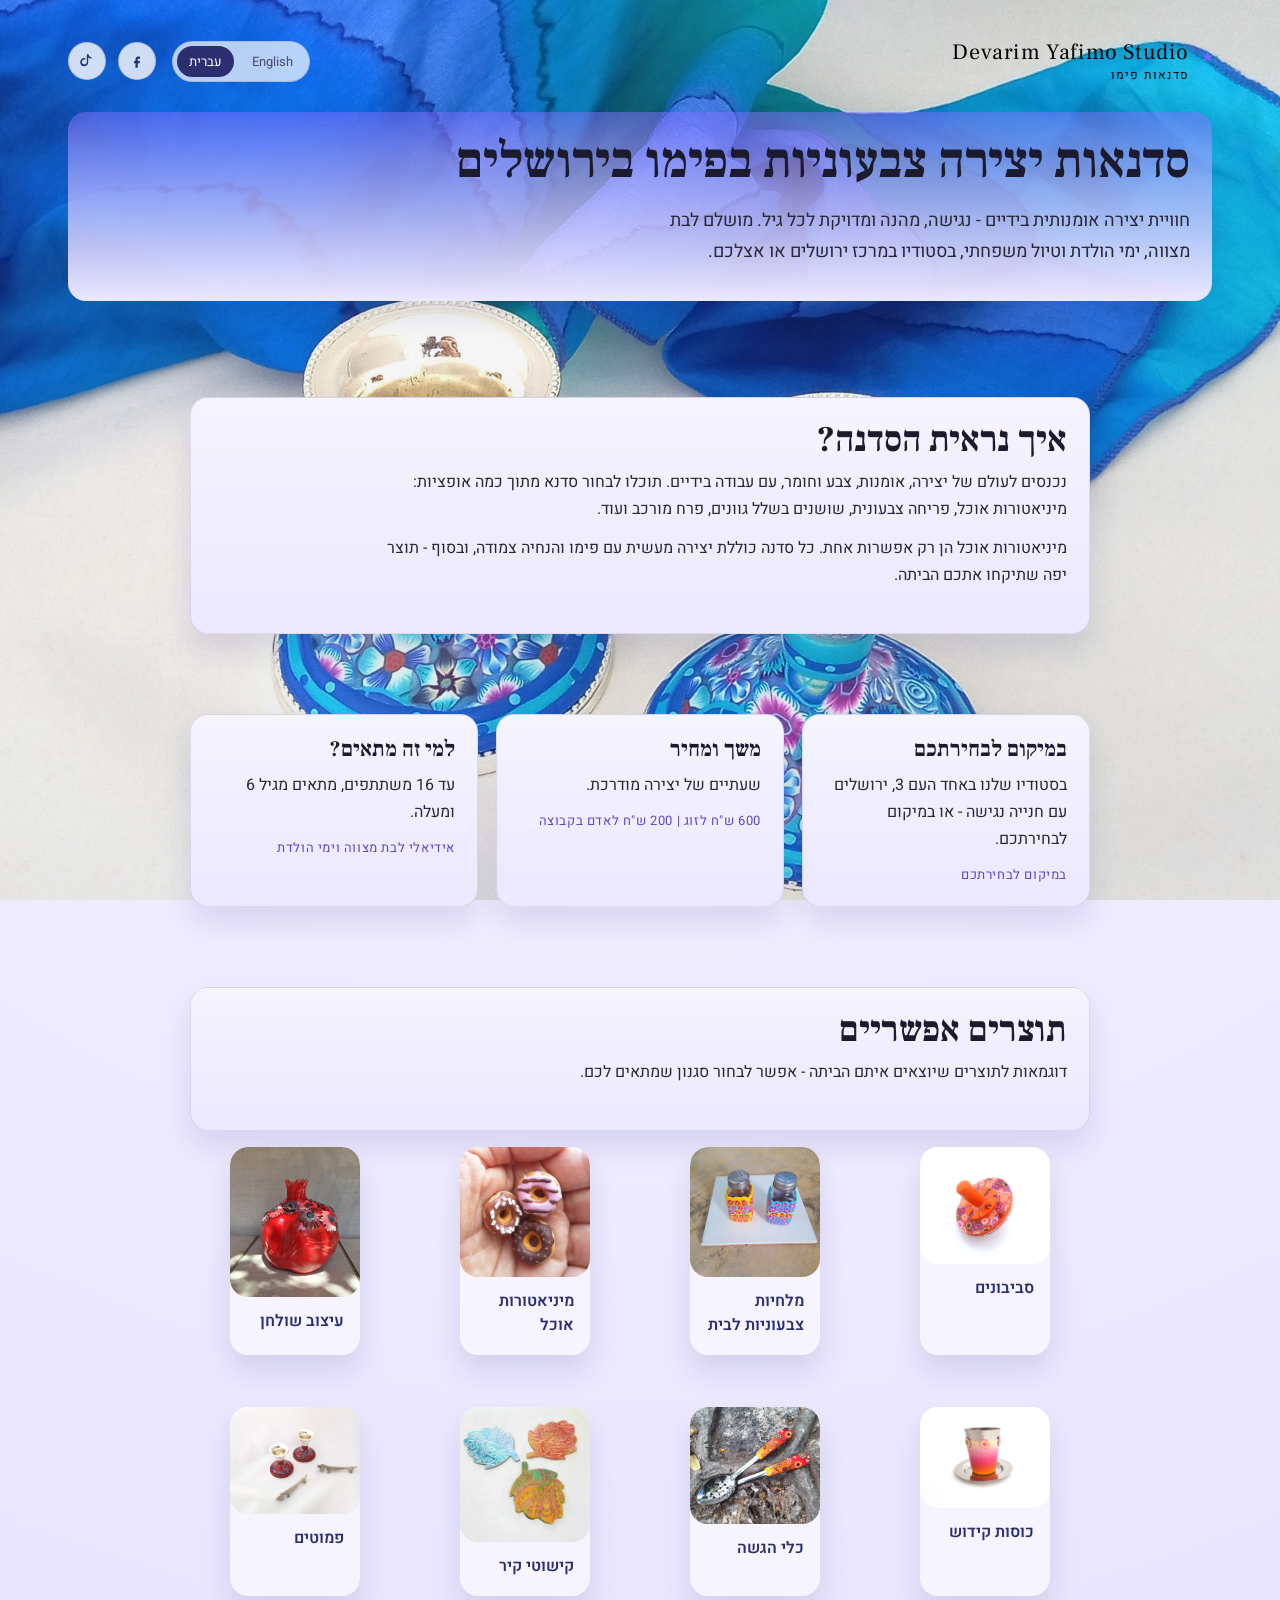
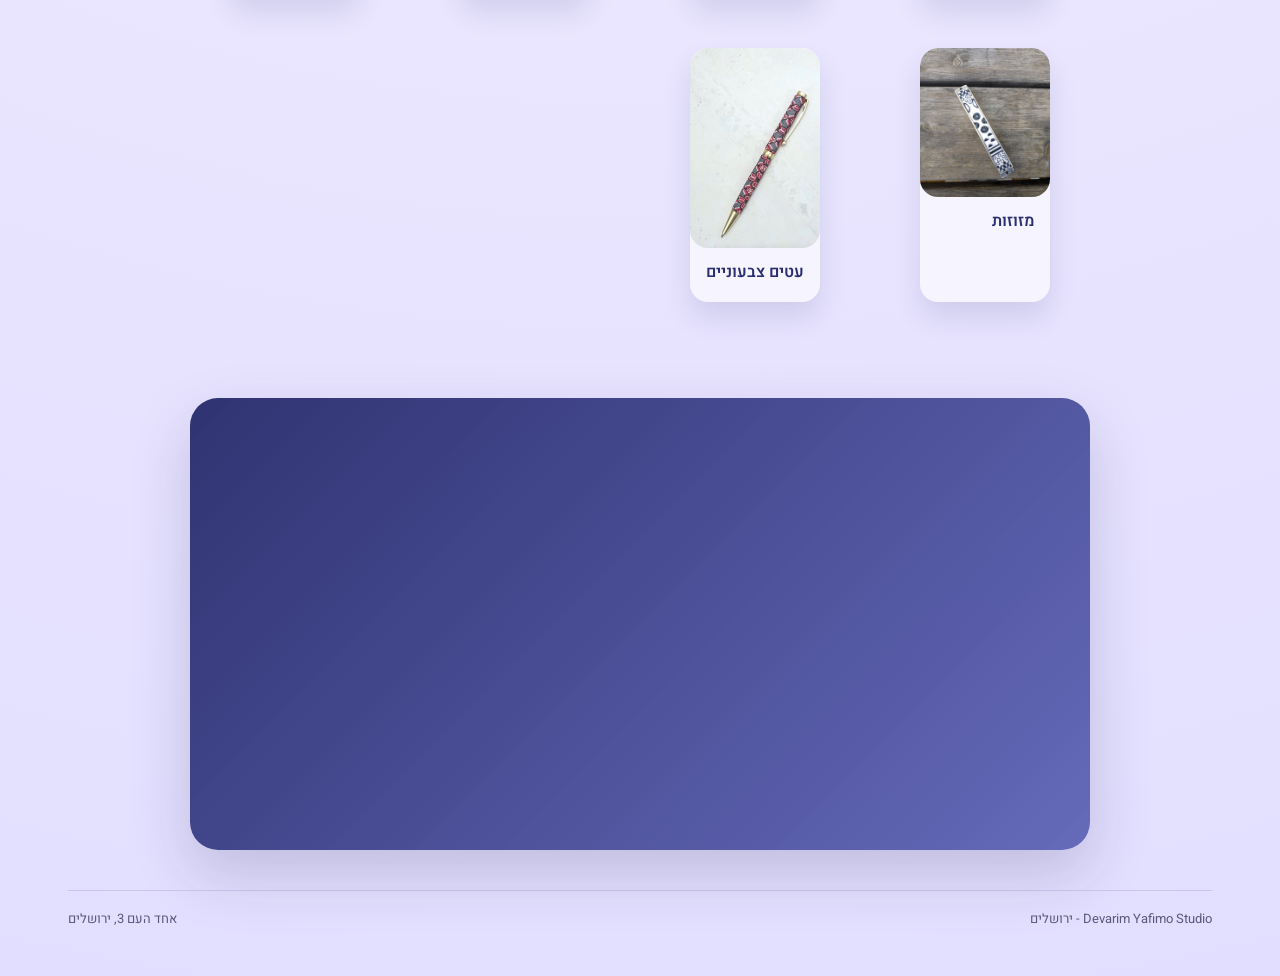
==== index.html @ 635781cc "Fix GitHub Pages entrypoint by redirecting root to site/" ====
<!doctype html>
<html lang="en">
  <head>
    <meta charset="utf-8" />
    <meta name="viewport" content="width=device-width, initial-scale=1" />
    <title>Redirecting...</title>
    <meta http-equiv="refresh" content="0; url=./site/" />
    <link rel="canonical" href="./site/" />
    <script>
      window.location.replace("./site/");
    </script>
  </head>
  <body>
    <p>Redirecting to <a href="./site/">the site</a>...</p>
  </body>
</html>
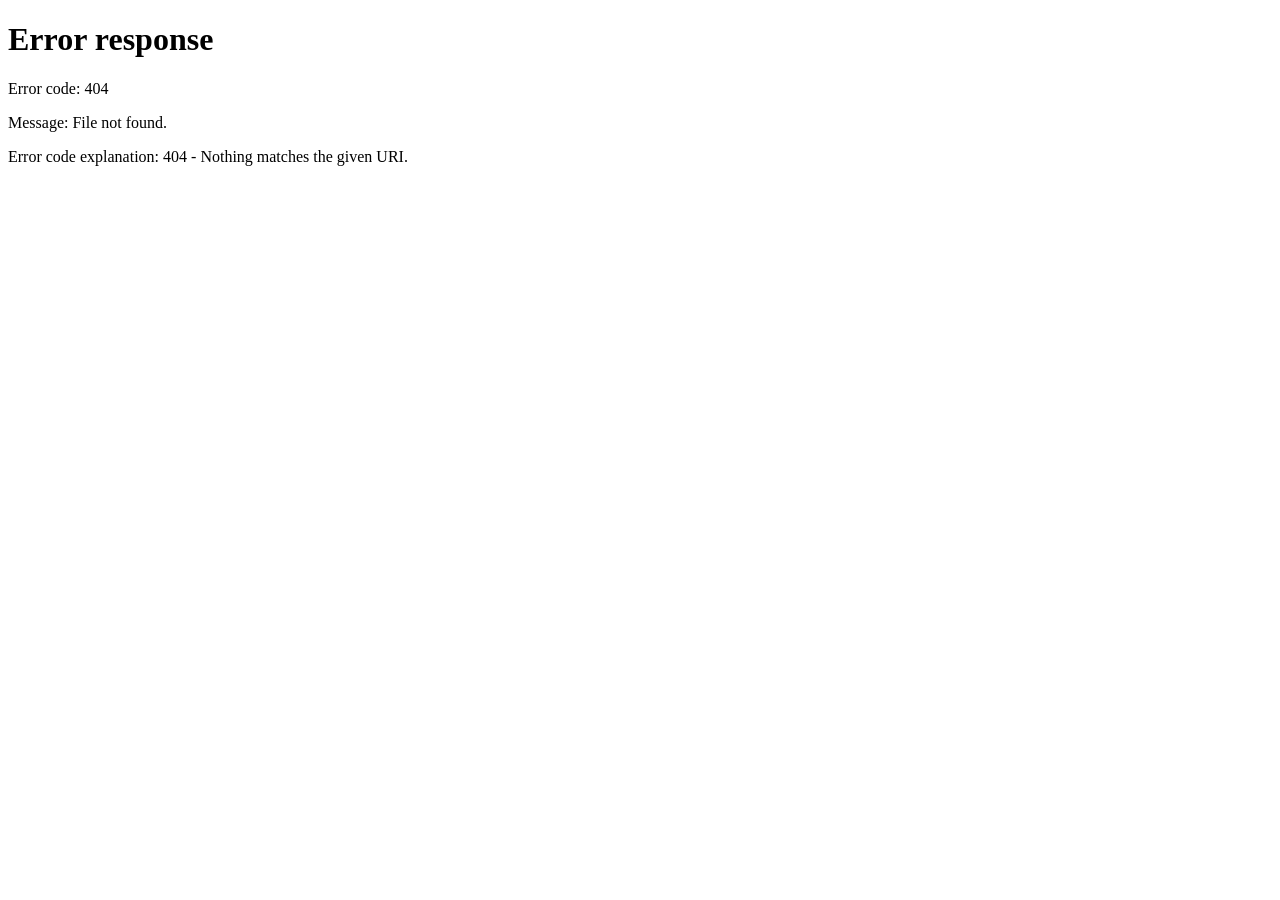
==== commit 960fb050: "Use absolute GitHub Pages redirect to /YafimoWeb/site/" ====
--- a/index.html
+++ b/index.html
@@ -4,13 +4,13 @@
     <meta charset="utf-8" />
     <meta name="viewport" content="width=device-width, initial-scale=1" />
     <title>Redirecting...</title>
-    <meta http-equiv="refresh" content="0; url=./site/" />
-    <link rel="canonical" href="./site/" />
+    <meta http-equiv="refresh" content="0; url=/YafimoWeb/site/" />
+    <link rel="canonical" href="/YafimoWeb/site/" />
     <script>
-      window.location.replace("./site/");
+      window.location.replace("/YafimoWeb/site/");
     </script>
   </head>
   <body>
-    <p>Redirecting to <a href="./site/">the site</a>...</p>
+    <p>Redirecting to <a href="/YafimoWeb/site/">the site</a>...</p>
   </body>
 </html>
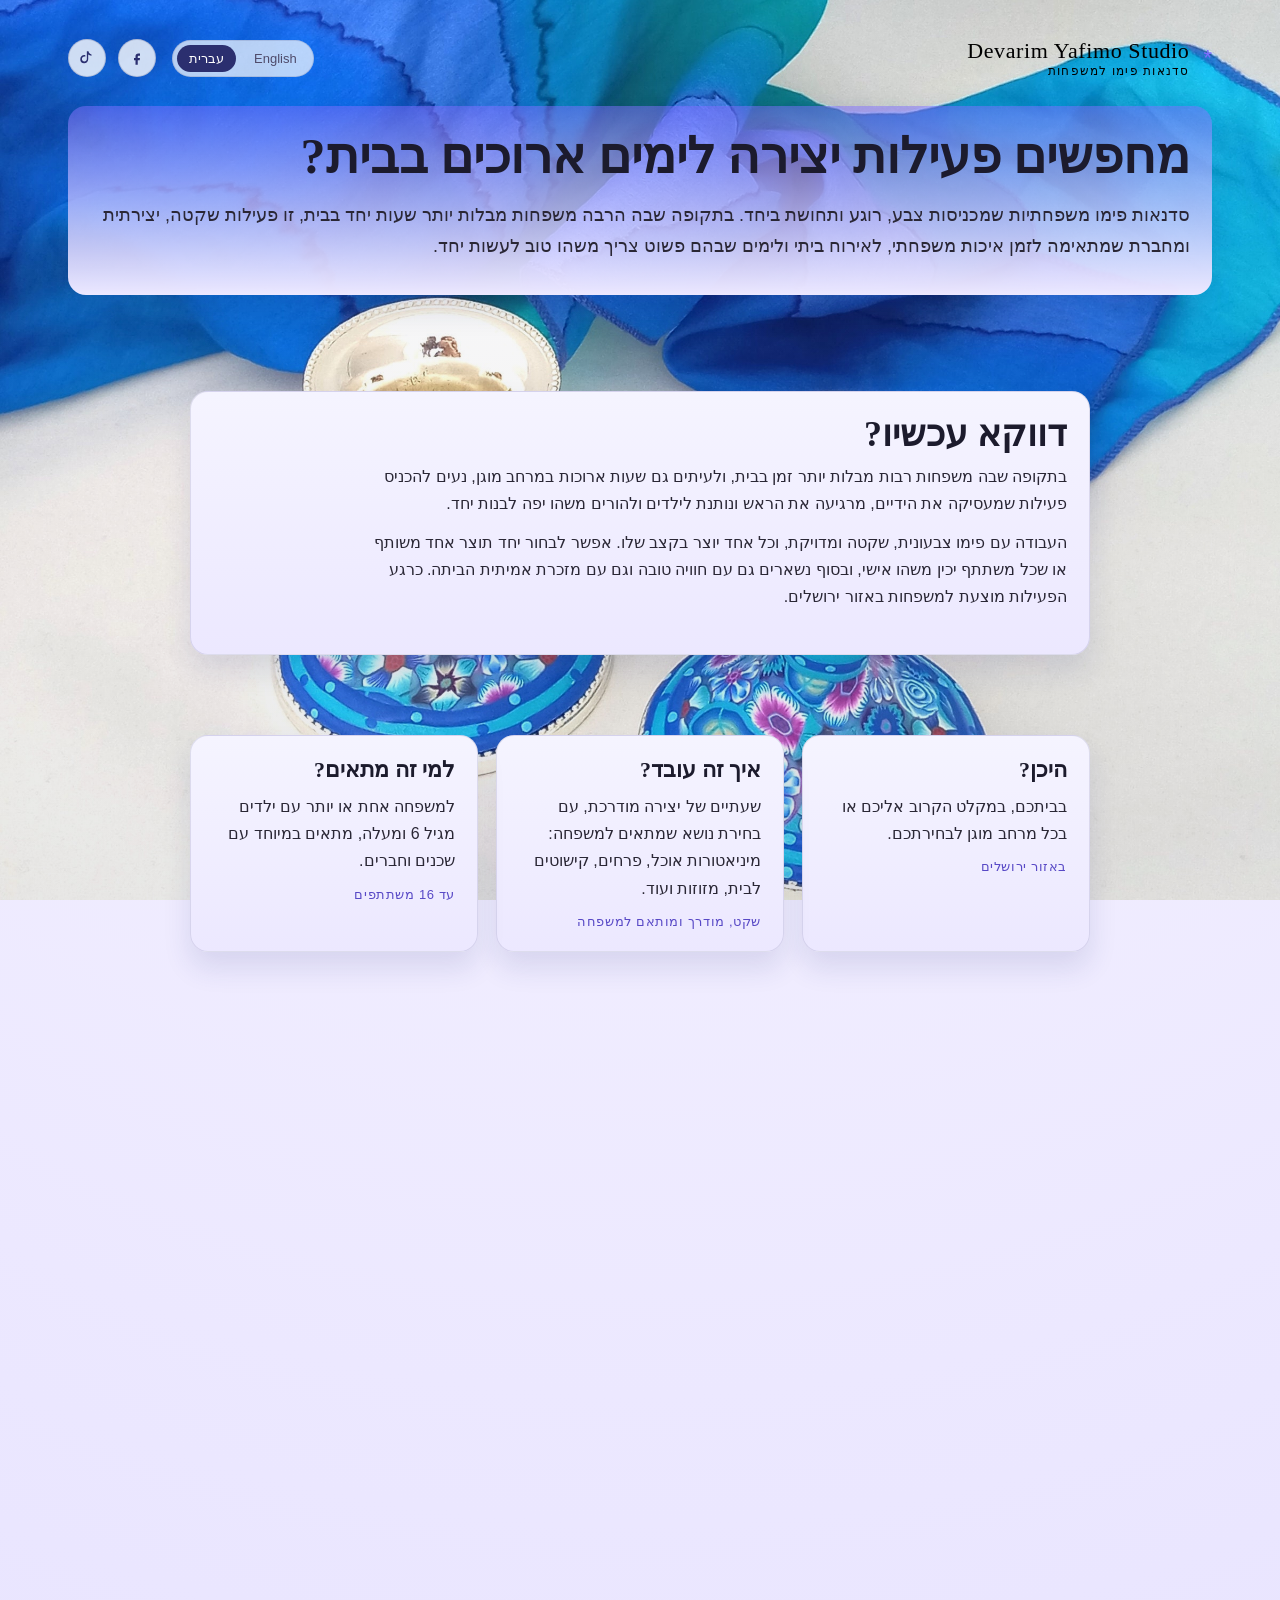
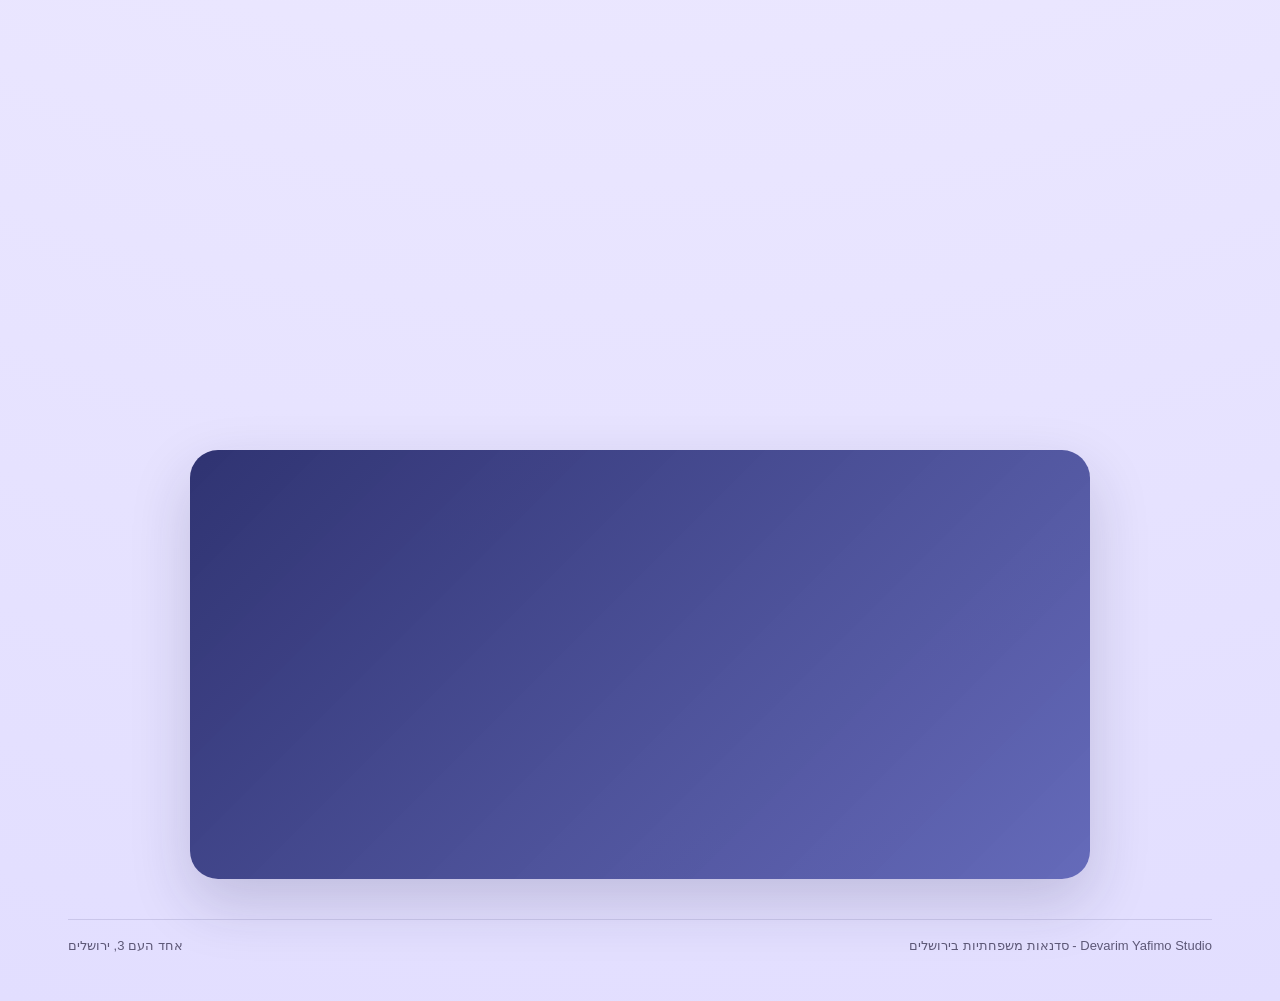
==== commit af12e541: "wip" ====
--- a/index.html
+++ b/index.html
@@ -1,16 +1,435 @@
 <!doctype html>
-<html lang="en">
+<html lang="he" dir="rtl">
   <head>
     <meta charset="utf-8" />
     <meta name="viewport" content="width=device-width, initial-scale=1" />
-    <title>Redirecting...</title>
-    <meta http-equiv="refresh" content="0; url=/YafimoWeb/site/" />
-    <link rel="canonical" href="/YafimoWeb/site/" />
-    <script>
-      window.location.replace("/YafimoWeb/site/");
-    </script>
+    <meta name="referrer" content="no-referrer" />
+    <meta
+      http-equiv="Content-Security-Policy"
+      content="default-src 'self'; base-uri 'none'; object-src 'none'; form-action 'self'; img-src 'self' data:; script-src 'self'; style-src 'self' https://fonts.googleapis.com; font-src 'self' https://fonts.gstatic.com; connect-src 'none'; frame-ancestors 'none'; upgrade-insecure-requests"
+    />
+    <meta
+      name="description"
+      content="סדנאות פימו משפחתיות בירושלים ובבית - פעילות יצירתית, שקטה ומחברת למשפחות, גם לימים ארוכים בבית."
+    />
+    <title>Devarim Yafimo Studio | סדנאות פימו משפחתיות בירושלים</title>
+    <link rel="preconnect" href="https://fonts.googleapis.com" />
+    <link rel="preconnect" href="https://fonts.gstatic.com" crossorigin />
+    <link
+      rel="stylesheet"
+      href="https://fonts.googleapis.com/css2?family=Frank+Ruhl+Libre:wght@400;600;700&family=Heebo:wght@300;400;500;600&display=swap"
+    />
+    <link rel="stylesheet" href="site/styles.css" />
   </head>
-  <body>
-    <p>Redirecting to <a href="/YafimoWeb/site/">the site</a>...</p>
+  <body data-lang="he">
+    <div class="page">
+      <header class="topbar">
+        <div class="brand">
+          <span class="brand-mark" aria-hidden="true">*</span>
+          <div>
+            <div class="brand-name">Devarim Yafimo Studio</div>
+            <div class="brand-sub">
+              <span class="lang lang-he">סדנאות פימו למשפחות</span>
+              <span class="lang lang-en">Family Polymer Clay Workshops</span>
+            </div>
+          </div>
+        </div>
+        <div class="topbar-actions">
+          <div class="lang-toggle" role="group" aria-label="Language">
+            <button class="lang-btn is-active" data-lang="he" type="button">עברית</button>
+            <button class="lang-btn" data-lang="en" type="button">English</button>
+          </div>
+          <div class="social">
+            <a
+              class="social-link lang lang-he"
+              href="https://www.facebook.com/DevarimYafimo"
+              target="_blank"
+              rel="noopener noreferrer"
+              aria-label="Facebook"
+            >
+              <svg viewBox="0 0 24 24" aria-hidden="true">
+                <path
+                  d="M13.5 9H16V6h-2.5C11.6 6 10 7.6 10 9.5V12H8v3h2v6h3v-6h2.6l.4-3H13v-2c0-.6.4-1 1-1z"
+                  fill="currentColor"
+                />
+              </svg>
+            </a>
+            <a
+              class="social-link lang lang-en"
+              href="https://www.facebook.com/DevarimYafimoJudaica"
+              target="_blank"
+              rel="noopener noreferrer"
+              aria-label="Facebook"
+            >
+              <svg viewBox="0 0 24 24" aria-hidden="true">
+                <path
+                  d="M13.5 9H16V6h-2.5C11.6 6 10 7.6 10 9.5V12H8v3h2v6h3v-6h2.6l.4-3H13v-2c0-.6.4-1 1-1z"
+                  fill="currentColor"
+                />
+              </svg>
+            </a>
+            <a
+              class="social-link"
+              href="https://www.tiktok.com/@rachel_dervarim_yafimo"
+              target="_blank"
+              rel="noopener noreferrer"
+              aria-label="TikTok"
+            >
+              <svg viewBox="0 0 24 24" aria-hidden="true">
+                <path
+                  d="M14 3c.4 2.2 1.8 3.9 4 4.2V9c-1.7-.1-3.2-.7-4.4-1.6v6.1c0 3-2.4 5.5-5.5 5.5S3 16.6 3 13.5 5.4 8 8.5 8c.4 0 .8 0 1.2.1v2.1c-.4-.1-.8-.2-1.2-.2-1.8 0-3.3 1.5-3.3 3.3s1.5 3.3 3.3 3.3 3.3-1.5 3.3-3.3V3h2.2z"
+                  fill="currentColor"
+                />
+              </svg>
+            </a>
+          </div>
+        </div>
+      </header>
+
+      <main>
+        <div class="photo-band" aria-hidden="true"></div>
+        <section class="hero">
+          <div class="hero-copy reveal">
+            <h1>
+              <span class="lang lang-he">מחפשים פעילות יצירה לימים ארוכים בבית?</span>
+              <span class="lang lang-en">Looking for a creative activity for long days at home?</span>
+            </h1>
+            <p class="lead">
+              <span class="lang lang-he">
+                סדנאות פימו משפחתיות שמכניסות צבע, רוגע ותחושת ביחד.
+                בתקופה שבה הרבה משפחות מבלות יותר שעות יחד בבית, זו פעילות שקטה, יצירתית ומחברת
+                שמתאימה לזמן איכות משפחתי, לאירוח ביתי ולימים שבהם פשוט צריך משהו טוב לעשות יחד.
+              </span>
+              <span class="lang lang-en">
+                Family polymer clay workshops that bring color, calm, and connection.
+                A quiet, guided activity for quality time at home, family visits, and long days when everyone needs something good to do together.
+              </span>
+            </p>
+          </div>
+        </section>
+
+        <section class="story" id="story">
+          <div class="detail-card reveal">
+            <div class="section-title">
+              <h2>
+                <span class="lang lang-he">דווקא עכשיו?</span>
+                <span class="lang lang-en">Especially now?</span>
+              </h2>
+              <p>
+                <span class="lang lang-he">
+                  בתקופה שבה משפחות רבות מבלות יותר זמן בבית, ולעיתים גם שעות ארוכות במרחב מוגן,
+                  נעים להכניס פעילות שמעסיקה את הידיים, מרגיעה את הראש ונותנת לילדים ולהורים משהו
+                  יפה לבנות יחד.
+                </span>
+                <span class="lang lang-en">
+                  At a time when many families are spending more hours at home, and sometimes long stretches in protected spaces,
+                  it helps to have an activity that keeps the hands busy, calms the mind, and gives children and parents something meaningful to create together.
+                </span>
+              </p>
+              <p>
+                <span class="lang lang-he">
+                  העבודה עם פימו צבעונית, שקטה ומדויקת, וכל אחד יוצר בקצב שלו.
+                  אפשר לבחור יחד תוצר אחד משותף או שכל משתתף יכין משהו אישי, ובסוף נשארים גם
+                  עם חוויה טובה וגם עם מזכרת אמיתית הביתה. כרגע הפעילות מוצעת למשפחות באזור ירושלים.
+                </span>
+                <span class="lang lang-en">
+                  Polymer clay work is colorful, calm, and precise, and each person can create at their own pace.
+                  You can make one shared project together or let each participant create something personal, and in the end you take home both a good experience and a real keepsake.
+                  At the moment, this activity is offered to families in the Jerusalem area.
+                </span>
+              </p>
+            </div>
+          </div>
+        </section>
+
+        <section class="details" id="details">
+          <div class="detail-grid">
+            <article class="detail-card reveal">
+              <h3>
+                <span class="lang lang-he">היכן?</span>
+                <span class="lang lang-en">Where?</span>
+              </h3>
+              <p>
+                <span class="lang lang-he">בביתכם, במקלט הקרוב אליכם או בכל מרחב מוגן לבחירתכם.</span>
+                <span class="lang lang-en">At your home, in a nearby shelter, or in any protected space of your choice.</span>
+              </p>
+              <div class="detail-meta">
+                <span class="lang lang-he">באזור ירושלים</span>
+                <span class="lang lang-en">In the Jerusalem area</span>
+              </div>
+            </article>
+            <article class="detail-card reveal">
+              <h3>
+                <span class="lang lang-he">איך זה עובד?</span>
+                <span class="lang lang-en">How does it work?</span>
+              </h3>
+              <p>
+                <span class="lang lang-he">שעתיים של יצירה מודרכת, עם בחירת נושא שמתאים למשפחה: מיניאטורות אוכל, פרחים, קישוטים לבית, מזוזות ועוד.</span>
+                <span class="lang lang-en">Two hours of guided creation with themes families love: miniature food, flowers, Judaica, home decor, and more.</span>
+              </p>
+              <div class="detail-meta">
+                <span class="lang lang-he">שקט, מודרך ומותאם למשפחה</span>
+                <span class="lang lang-en">Calm, guided, family-friendly</span>
+              </div>
+            </article>
+            <article class="detail-card reveal">
+              <h3>
+                <span class="lang lang-he">למי זה מתאים?</span>
+                <span class="lang lang-en">Who is it for?</span>
+              </h3>
+              <p>
+                <span class="lang lang-he">למשפחה אחת או יותר עם ילדים מגיל 6 ומעלה, מתאים במיוחד עם שכנים וחברים.</span>
+                <span class="lang lang-en">For one or more families with children ages 6 and up, and especially suitable together with neighbors and friends.</span>
+              </p>
+              <div class="detail-meta">
+                <span class="lang lang-he">עד 16 משתתפים</span>
+                <span class="lang lang-en">Up to 16 participants</span>
+              </div>
+            </article>
+          </div>
+        </section>
+
+        <section class="gallery" id="gallery">
+          <div class="detail-card reveal">
+            <div class="section-title">
+              <h2>
+                <span class="lang lang-he">מה אפשר להכין יחד?</span>
+                <span class="lang lang-en">What can your family create?</span>
+              </h2>
+              <p>
+                <span class="lang lang-he">דוגמאות לתוצרים שילדים, הורים וסבים נהנים להכין יחד. בוחרים כיוון שמתאים למשפחה ויוצאים עם משהו צבעוני ואמיתי הביתה.</span>
+                <span class="lang lang-en">Examples of projects that children, parents, and grandparents enjoy making together. You choose what fits your family and leave with something colorful and real to take home.</span>
+              </p>
+            </div>
+          </div>
+          <div class="gallery-grid">
+            <figure class="gallery-item reveal">
+              <img
+                src="site/assets/gallery-dreidels.jpg"
+                alt="סביבון צבעוני"
+                loading="lazy"
+              />
+              <figcaption>
+                <span class="lang lang-he">סביבונים</span>
+                <span class="lang lang-en">Dreidels</span>
+              </figcaption>
+            </figure>
+            <figure class="gallery-item reveal">
+              <img
+                src="site/assets/gallery-salt-shakers.jpg"
+                alt="מלחיות צבעוניות לבית"
+                loading="lazy"
+              />
+              <figcaption>
+                <span class="lang lang-he">מלחיות צבעוניות לבית</span>
+                <span class="lang lang-en">Colorful salt shakers</span>
+              </figcaption>
+            </figure>
+            <figure class="gallery-item reveal">
+              <img
+                src="site/assets/gallery-miniature-food.jpg"
+                alt="מיניאטורות אוכל - דונאטים קטנים"
+                loading="lazy"
+              />
+              <figcaption>
+                <span class="lang lang-he">מיניאטורות אוכל</span>
+                <span class="lang lang-en">Miniature food</span>
+              </figcaption>
+            </figure>
+            <figure class="gallery-item reveal">
+              <img
+                src="site/assets/gallery-table-art.jpg"
+                alt="מרכז שולחן בעבודת יד"
+                loading="lazy"
+              />
+              <figcaption>
+                <span class="lang lang-he">עיצוב שולחן</span>
+                <span class="lang lang-en">Table art</span>
+              </figcaption>
+            </figure>
+            <figure class="gallery-item reveal">
+              <img
+                src="site/assets/gallery-kiddush-cups.jpg"
+                alt="כוס קידוש בעבודת יד"
+                loading="lazy"
+              />
+              <figcaption>
+                <span class="lang lang-he">כוסות קידוש</span>
+                <span class="lang lang-en">Kiddush cups</span>
+              </figcaption>
+            </figure>
+            <figure class="gallery-item reveal">
+              <img
+                src="site/assets/gallery-serving-pieces.jpg"
+                alt="כלי הגשה פרחוניים"
+                loading="lazy"
+              />
+              <figcaption>
+                <span class="lang lang-he">כלי הגשה</span>
+                <span class="lang lang-en">Serving pieces</span>
+              </figcaption>
+            </figure>
+            <figure class="gallery-item reveal">
+              <img src="site/assets/wall-decor.jpg" alt="קישוטי קיר בעבודת יד" loading="lazy" />
+              <figcaption>
+                <span class="lang lang-he">קישוטי קיר</span>
+                <span class="lang lang-en">Wall decor</span>
+              </figcaption>
+            </figure>
+            <figure class="gallery-item reveal">
+              <img
+                src="site/assets/gallery-candlesticks.jpg"
+                alt="פמוטים בעבודת יד"
+                loading="lazy"
+              />
+              <figcaption>
+                <span class="lang lang-he">פמוטים</span>
+                <span class="lang lang-en">Candlesticks</span>
+              </figcaption>
+            </figure>
+            <figure class="gallery-item reveal">
+              <img
+                src="site/assets/gallery-mezuzot.jpg"
+                alt="מזוזה גיאומטרית מפימו"
+                loading="lazy"
+              />
+              <figcaption>
+                <span class="lang lang-he">מזוזות</span>
+                <span class="lang lang-en">Mezuzot</span>
+              </figcaption>
+            </figure>
+            <figure class="gallery-item reveal">
+              <img src="site/assets/colorful-pens.jpg" alt="עטים צבעוניים בעבודת יד" loading="lazy" />
+              <figcaption>
+                <span class="lang lang-he">עטים צבעוניים</span>
+                <span class="lang lang-en">Colorful pens</span>
+              </figcaption>
+            </figure>
+          </div>
+        </section>
+
+        <section class="cta" id="book">
+          <div class="cta-inner reveal">
+            <div>
+              <h2>
+                <span class="lang lang-he">בואו נתאם סדנה משפחתית</span>
+                <span class="lang lang-en">Let’s coordinate a family workshop</span>
+              </h2>
+              <p>
+                <span class="lang lang-he">
+                  שלחו כמה משתתפים יש, גילאי הילדים, ואיפה נוח לכם לקיים את הסדנה. נחזור אליכם עם התאמה למשפחה שלכם.
+                </span>
+                <span class="lang lang-en">
+                  Send how many participants there are, the children’s ages, and where it is most convenient for you to hold the workshop. We will get back to you with the right fit for your family.
+                </span>
+              </p>
+            </div>
+            <form class="booking-form" id="bookingForm">
+              <div class="form-grid">
+                <label class="form-field">
+                  <span class="lang lang-he">שם מלא</span>
+                  <span class="lang lang-en">Full name</span>
+                  <input
+                    type="text"
+                    name="fullName"
+                    data-placeholder-he="שם מלא"
+                    data-placeholder-en="Full name"
+                    placeholder="שם מלא"
+                  />
+                </label>
+                <label class="form-field">
+                  <span class="lang lang-he">מה מחפשים?</span>
+                  <span class="lang lang-en">What are you looking for?</span>
+                  <input
+                    type="text"
+                    name="event"
+                    data-placeholder-he="פעילות משפחתית בבית"
+                    data-placeholder-en="Family activity"
+                    placeholder="פעילות משפחתית בבית"
+                  />
+                </label>
+                <label class="form-field">
+                  <span class="lang lang-he">איפה נוח לכם?</span>
+                  <span class="lang lang-en">Preferred location</span>
+                  <input
+                    type="text"
+                    name="location"
+                    data-placeholder-he="אצלנו בסטודיו או אצלכם בבית"
+                    data-placeholder-en="Studio or at your home"
+                    placeholder="אצלנו בסטודיו או אצלכם בבית"
+                  />
+                </label>
+                <label class="form-field">
+                  <span class="lang lang-he">כמה משתתפים?</span>
+                  <span class="lang lang-en">How many participants?</span>
+                  <input
+                    type="text"
+                    name="participants"
+                    data-placeholder-he="כמה משתתפים"
+                    data-placeholder-en="How many participants"
+                    placeholder="כמה משתתפים"
+                  />
+                </label>
+                <label class="form-field">
+                  <span class="lang lang-he">גילאי הילדים</span>
+                  <span class="lang lang-en">Children's ages</span>
+                  <input
+                    type="text"
+                    name="ageRange"
+                    data-placeholder-he="גילאי הילדים"
+                    data-placeholder-en="Children's ages"
+                    placeholder="גילאי הילדים"
+                  />
+                </label>
+                <label class="form-field">
+                  <span class="lang lang-he">מתי תרצו?</span>
+                  <span class="lang lang-en">Preferred date</span>
+                  <input
+                    type="date"
+                    name="date"
+                    data-placeholder-he="מתי תרצו לקיים את הסדנה"
+                    data-placeholder-en="Preferred date"
+                    placeholder="מתי תרצו לקיים את הסדנה"
+                  />
+                </label>
+              </div>
+            </form>
+            <div class="cta-actions cta-actions-spaced">
+              <a
+                class="btn btn-primary btn-large lang lang-he"
+                href="https://wa.me/972543381224?text=%D7%94%D7%99%D7%99!%20%D7%A0%D7%A9%D7%9E%D7%97%20%D7%9C%D7%AA%D7%90%D7%9D%20%D7%A1%D7%93%D7%A0%D7%AA%20%D7%A4%D7%99%D7%9E%D7%95%20%D7%9E%D7%A9%D7%A4%D7%97%D7%AA%D7%99%D7%AA."
+                data-whatsapp="true"
+                target="_blank"
+                rel="noopener noreferrer"
+              >
+                שלחו וואטסאפ לתיאום הפעילות
+              </a>
+              <a
+                class="btn btn-primary btn-large lang lang-en"
+                href="https://wa.me/972543381224?text=Hi!%20We%27d%20like%20to%20coordinate%20a%20family%20polymer%20clay%20workshop."
+                data-whatsapp="true"
+                target="_blank"
+                rel="noopener noreferrer"
+              >
+                Send WhatsApp to coordinate a family workshop
+              </a>
+            </div>
+          </div>
+        </section>
+      </main>
+
+      <footer class="footer">
+        <div>
+          <span class="lang lang-he">Devarim Yafimo Studio - סדנאות משפחתיות בירושלים</span>
+          <span class="lang lang-en">Devarim Yafimo Studio - Family workshops in Jerusalem</span>
+        </div>
+        <div>
+          <span class="lang lang-he">אחד העם 3, ירושלים</span>
+          <span class="lang lang-en">Ahad Ha'am 3, Jerusalem</span>
+        </div>
+      </footer>
+    </div>
+
+    <script src="site/script.js"></script>
   </body>
 </html>
--- a/site/styles.css
+++ b/site/styles.css
@@ -0,0 +1,641 @@
+:root {
+  --ink: #000; /* darker overall text color */
+  --muted: #4f4b6a;
+  --accent: #7f6cff;
+  --accent-dark: #5849c6;
+  --emerald: #2b2f6f;
+  --rose: #6b5fd1;
+  --paper: #f5f4ff;
+  --sand: #ece8ff;
+  --shadow: 0 24px 60px rgba(36, 32, 74, 0.18);
+  --radius-lg: 28px;
+  --radius-md: 18px;
+  --radius-sm: 12px;
+  --hero-image: url("assets/hero.jpg");
+}
+
+* {
+  box-sizing: border-box;
+}
+
+body {
+  margin: 0;
+  font-family: 'Heebo', sans-serif;
+  color: var(--ink);
+  background: radial-gradient(circle at top, #f8f6ff 0%, var(--sand) 52%, #e2deff 100%);
+  min-height: 100vh;
+  overflow-x: hidden;
+}
+
+body::before {
+  content: "";
+  position: fixed;
+  inset: 0;
+  background-image: radial-gradient(rgba(127, 108, 255, 0.08) 1px, transparent 1px);
+  background-size: 46px 46px;
+  opacity: 0.6;
+  pointer-events: none;
+  z-index: -1;
+}
+
+body[data-lang="en"] {
+  direction: ltr;
+}
+
+body[data-lang="he"] {
+  direction: rtl;
+}
+
+body[data-lang="he"] .lang-en {
+  display: none;
+}
+
+body[data-lang="en"] .lang-he {
+  display: none;
+}
+
+img {
+  width: 100%;
+  display: block;
+  border-radius: inherit;
+}
+
+.page {
+  max-width: 1200px;
+  margin: 0 auto;
+  padding: 32px 28px 48px;
+}
+
+.topbar {
+  display: flex;
+  align-items: center;
+  justify-content: space-between;
+  gap: 16px;
+  padding: 6px 0 28px;
+}
+
+.brand {
+  display: flex;
+  align-items: center;
+  gap: 14px;
+}
+
+.brand-mark {
+  font-size: 22px;
+  color: var(--accent);
+}
+
+.brand-name {
+  font-family: 'Frank Ruhl Libre', serif;
+  font-size: 22px;
+  letter-spacing: 0.6px;
+}
+
+.brand-sub {
+  font-size: 12px;
+  letter-spacing: 1.2px;
+  text-transform: uppercase;
+  color: #000;
+}
+
+.topbar-actions {
+  display: flex;
+  align-items: center;
+  gap: 16px;
+}
+
+.lang-toggle {
+  display: inline-flex;
+  align-items: center;
+  gap: 6px;
+  background: rgba(255, 255, 255, 0.7);
+  border-radius: 999px;
+  padding: 4px;
+  border: 1px solid rgba(52, 52, 108, 0.14);
+  direction: ltr;
+}
+
+.lang-btn {
+  border: none;
+  background: transparent;
+  font-family: 'Heebo', sans-serif;
+  font-size: 13px;
+  padding: 6px 12px;
+  border-radius: 999px;
+  cursor: pointer;
+  color: var(--muted);
+}
+
+.lang-btn.is-active {
+  background: var(--emerald);
+  color: #fff;
+}
+
+.cta-inline {
+  display: flex;
+  align-items: center;
+}
+
+.hero {
+  display: grid;
+  grid-template-columns: repeat(auto-fit, minmax(280px, 1fr));
+  gap: 36px;
+  align-items: center;
+  padding-bottom: 56px;
+}
+
+/* card styling for the hero text element so it floats over the photo */
+.hero-copy {
+  /* lightest card with a hint of violet at the top */
+  background: linear-gradient(
+    to bottom,
+    rgba(127,108,255,0.50) 0%, /* faint purple */
+    var(--sand) 100%
+  );
+  border-radius: var(--radius-md);
+  box-shadow: 0 16px 28px rgba(36, 41, 96, 0.12);
+  padding: 22px;
+  width: 100%;
+}
+
+/* detail-grid cards graded by position: first uses standard gradient, middle moderate, last keep default */
+.detail-grid .detail-card:nth-child(1) {
+  background: linear-gradient(
+    to bottom,
+    var(--paper) 0%,
+    var(--sand) 100%
+  );
+}
+.detail-grid .detail-card:nth-child(2) {
+  background: linear-gradient(
+    to bottom,
+    var(--paper) 0%,
+    var(--sand) 100%
+  );
+}
+.detail-grid .detail-card:last-child {
+  /* inherit default gradient already defined on .detail-card */
+}
+
+/* full‑viewport fixed background element */
+.photo-band {
+  position: fixed;
+  top: 0;
+  left: 0;
+  width: 100%;
+  height: 100vh;
+  z-index: -1;
+  /* nearly transparent overlay; keeps text readable but shows original colors */
+  background-image: linear-gradient(
+      180deg,
+      rgba(28, 27, 45, 0.00) 0%,      /* completely clear at top */
+      rgba(28, 27, 45, 0.10) 100%     /* very faint darkening at bottom */
+    ),
+    var(--hero-image);
+  background-size: cover;
+  background-position: center calc(50% + var(--photo-offset, 0px));
+  background-attachment: fixed;
+  pointer-events: none;   /* let clicks pass through */
+}
+
+.eyebrow {
+  text-transform: uppercase;
+  letter-spacing: 2px;
+  font-size: 12px;
+  color: #f9f7ff;  /* near-white for better contrast */
+}
+
+.hero-copy h1 {
+  /* gradient already applied to all h1 via the h1,h2,h3 rule */
+}
+
+.hero-copy .lead {
+  color: #2a2735;  /* midway between black and muted */
+  max-width: none;
+}
+
+.hero-copy p {
+  color: #2a2735;  /* midway between black and muted */
+}
+
+p {
+  font-size: 16px;
+  line-height: 1.7;
+  margin: 0 0 12px;
+  color: #2a2735;  /* midway between black and muted */
+  text-align: start;
+}
+
+.lead {
+  font-size: 18px;
+  max-width: 520px;
+}
+
+h1,
+h2,
+h3 {
+  font-family: 'Frank Ruhl Libre', serif;
+  color: #1c1b2d;  /* solid dark color */
+  text-align: start;
+  font-size: clamp(30px, 4vw, 50px);
+  line-height: 1.12;
+  margin: 0 0 16px;
+}
+
+h2 {
+  font-size: clamp(24px, 3vw, 36px);
+  margin: 0 0 8px;
+}
+
+h3 {
+  font-size: 22px;
+  margin: 0 0 10px;
+}
+
+.hero-actions {
+  display: flex;
+  flex-wrap: wrap;
+  gap: 12px;
+  margin: 20px 0 18px;
+}
+
+.btn {
+  display: inline-flex;
+  align-items: center;
+  justify-content: center;
+  padding: 12px 22px;
+  border-radius: 999px;
+  font-weight: 600;
+  text-decoration: none;
+  transition: transform 0.2s ease, box-shadow 0.2s ease, background 0.2s ease;
+  border: 1px solid transparent;
+}
+
+.btn-primary {
+  background: linear-gradient(135deg, #2b2f6f, #4a58c6);
+  color: #fff;
+  box-shadow: 0 16px 30px rgba(40, 46, 110, 0.25);
+}
+
+.btn-primary:hover {
+  transform: translateY(-2px);
+  box-shadow: 0 20px 34px rgba(40, 46, 110, 0.35);
+}
+
+.btn-large {
+  padding: 14px 28px;
+  font-size: 16px;
+}
+
+.btn-light {
+  background: #fff;
+  color: #2b2f6f;
+  border-color: rgba(255, 255, 255, 0.6);
+}
+
+.hero-pills {
+  display: flex;
+  flex-wrap: wrap;
+  gap: 10px;
+}
+
+.pill {
+  padding: 8px 16px;
+  background: rgba(127, 108, 255, 0.35);  /* more opaque */
+  border-radius: 999px;
+  font-size: 13px;
+  letter-spacing: 0.4px;
+  color: #1c1b2d;
+  font-weight: 600;  /* bold text */
+}
+
+.hero-media {
+  display: grid;
+  gap: 16px;
+  justify-items: center;
+}
+
+.image-frame {
+  padding: 12px;
+  border-radius: var(--radius-lg);
+  background: linear-gradient(135deg, rgba(127, 108, 255, 0.28), rgba(79, 112, 214, 0.16));
+  box-shadow: var(--shadow);
+}
+
+.image-frame img {
+  border-radius: var(--radius-lg);
+}
+
+.image-caption {
+  font-size: 13px;
+  letter-spacing: 1px;
+  text-transform: uppercase;
+  color: #5d5877;
+}
+
+.section-title {
+  max-width: 700px;
+  margin-bottom: 22px;
+}
+
+.story {
+  padding: 40px 0 40px;
+  margin: 0 auto;
+  max-width: 900px;
+}
+
+
+.details {
+  padding: 40px 0;
+  margin: 0 auto;
+  max-width: 900px;
+}
+
+.detail-grid {
+  display: grid;
+  grid-template-columns: repeat(auto-fit, minmax(240px, 1fr));
+  gap: 18px;
+  margin: 0 auto;
+  max-width: 900px;
+}
+
+.detail-card {
+  padding: 22px;
+  /* light-to-dark vertical gradient matching page palette */
+  background: linear-gradient(
+    to bottom,
+    var(--paper) 0%,
+    var(--sand) 100%
+  );
+  border-radius: var(--radius-md);
+  border: 1px solid rgba(52, 52, 108, 0.12);
+  box-shadow: 0 16px 28px rgba(45, 52, 120, 0.12);
+}
+
+.detail-meta {
+  font-size: 13px;
+  letter-spacing: 0.6px;
+  text-transform: uppercase;
+  color: var(--accent-dark);
+}
+
+.gallery {
+  padding: 40px 0 40px;
+  margin: 0 auto;
+  max-width: 900px;
+}
+
+
+.gallery-grid {
+  display: grid;
+  grid-template-columns: repeat(auto-fit, minmax(190px, 1fr));
+  gap: 20px;
+  margin: 0 auto;
+  max-width: 900px;
+}
+
+.gallery-item {
+  background: var(--paper);
+  border-radius: var(--radius-md);
+  box-shadow: 0 16px 28px rgba(36, 41, 96, 0.12);
+  overflow: hidden;
+  transition: transform 0.2s ease;
+}
+
+.gallery-item:hover {
+  transform: translateY(-4px);
+}
+
+.gallery-item figcaption {
+  padding: 12px 16px 18px;
+  font-weight: 600;
+  color: #2b2f6f;
+  text-align: start;
+}
+
+.cta {
+  margin: 40px auto 40px;
+  background: linear-gradient(135deg, rgba(43, 47, 111, 0.98), rgba(90, 96, 180, 0.92));
+  color: #fff;
+  border-radius: var(--radius-lg);
+  padding: 32px;
+  box-shadow: var(--shadow);
+  max-width: 900px;
+}
+
+.cta h2,
+.cta p {
+  color: #fff;
+}
+
+.cta-inner {
+  display: flex;
+  flex-wrap: wrap;
+  gap: 24px;
+  align-items: center;
+  justify-content: space-between;
+}
+
+.cta-actions {
+  display: grid;
+  gap: 10px;
+  justify-items: center;
+}
+
+.cta-actions-spaced {
+  margin-top: 30px;
+  justify-content: center;
+}
+
+.cta-note {
+  font-size: 12px;
+  color: rgba(255, 255, 255, 0.75);
+  text-align: center;
+}
+
+.booking-form {
+  width: 100%;
+  margin-top: 18px;
+}
+
+.form-grid {
+  display: grid;
+  grid-template-columns: repeat(auto-fit, minmax(200px, 1fr));
+  gap: 14px;
+}
+
+.form-field {
+  display: grid;
+  gap: 6px;
+  font-size: 12px;
+  text-transform: uppercase;
+  letter-spacing: 0.8px;
+  color: rgba(255, 255, 255, 0.7);
+}
+
+.form-field input {
+  border: 1px solid rgba(255, 255, 255, 0.25);
+  border-radius: 12px;
+  background: rgba(255, 255, 255, 0.08);
+  color: #fff;
+  padding: 10px 12px;
+  font-size: 14px;
+  font-family: 'Heebo', sans-serif;
+}
+
+.form-field input::placeholder {
+  color: rgba(255, 255, 255, 0.6);
+}
+
+.form-field input:focus {
+  outline: none;
+  border-color: rgba(255, 255, 255, 0.6);
+  box-shadow: 0 0 0 3px rgba(127, 108, 255, 0.3);
+}
+
+.footer {
+  display: flex;
+  flex-wrap: wrap;
+  gap: 10px 24px;
+  justify-content: space-between;
+  color: #5d5877;
+  font-size: 13px;
+  padding-top: 18px;
+  border-top: 1px solid rgba(52, 52, 108, 0.14);
+}
+
+.social {
+  display: flex;
+  gap: 12px;
+  align-items: center;
+}
+
+.social-link {
+  text-decoration: none;
+  color: var(--emerald);
+  font-weight: 600;
+  border: 1px solid rgba(52, 52, 108, 0.2);
+  border-radius: 999px;
+  width: 38px;
+  height: 38px;
+  display: inline-flex;
+  align-items: center;
+  justify-content: center;
+  background: rgba(255, 255, 255, 0.8);
+  transition: color 0.2s ease, border-color 0.2s ease, transform 0.2s ease;
+  text-transform: uppercase;
+}
+
+.social-link svg {
+  width: 18px;
+  height: 18px;
+  display: block;
+}
+
+.social-link:hover {
+  color: var(--accent-dark);
+  border-color: currentColor;
+  transform: translateY(-2px);
+}
+
+.social-link.is-placeholder {
+  opacity: 0.6;
+  cursor: default;
+}
+
+.reveal {
+  opacity: 0;
+  transform: translateY(16px);
+  transition: opacity 0.6s ease, transform 0.6s ease;
+}
+
+.reveal.is-visible {
+  opacity: 1;
+  transform: translateY(0);
+}
+
+@media (max-width: 900px) {
+  .topbar {
+    flex-direction: column;
+    align-items: flex-start;
+  }
+
+  .topbar-actions {
+    width: 100%;
+    display: grid;
+    grid-template-columns: auto auto;
+    align-items: center;
+    justify-content: center;
+    gap: 12px 16px;
+  }
+
+  .topbar-actions .lang-toggle,
+  .topbar-actions .social {
+    margin-bottom: 0;
+    justify-self: center;
+  }
+
+  .cta-inline {
+    width: 100%;
+    grid-column: 1 / -1;
+  }
+
+  .cta-inline .btn {
+    width: 100%;
+    justify-content: center;
+  }
+
+
+  .social {
+    width: 100%;
+  }
+
+  /* Keep the same flex layout from the default rules – pills size to content
+     and wrap if needed. The earlier grid version forced two equal columns which
+     gave every pill the same fixed width. */
+  .hero-pills {
+    display: flex;
+    flex-wrap: wrap;
+    gap: 10px;
+    justify-content: center; /* center pills in narrow view */
+  }
+
+  .pill {
+    /* center text remains, padding can stay the same */
+    text-align: center;
+    padding: 10px 12px;
+    font-size: 12px;
+    letter-spacing: 0.2px;
+  }
+}
+
+@media (max-width: 600px) {
+  .page {
+    padding: 24px 20px 36px;
+  }
+
+  .cta {
+    padding: 24px 20px;
+  }
+
+  .hero-actions .btn {
+    width: 100%;
+  }
+}
+
+@media (max-width: 480px) {
+  .hero-pills {
+    grid-template-columns: 1fr;
+  }
+
+  .pill {
+    font-size: 13px;
+  }
+}
+
+@media (prefers-reduced-motion: reduce) {
+  * {
+    animation: none !important;
+    transition: none !important;
+  }
+}
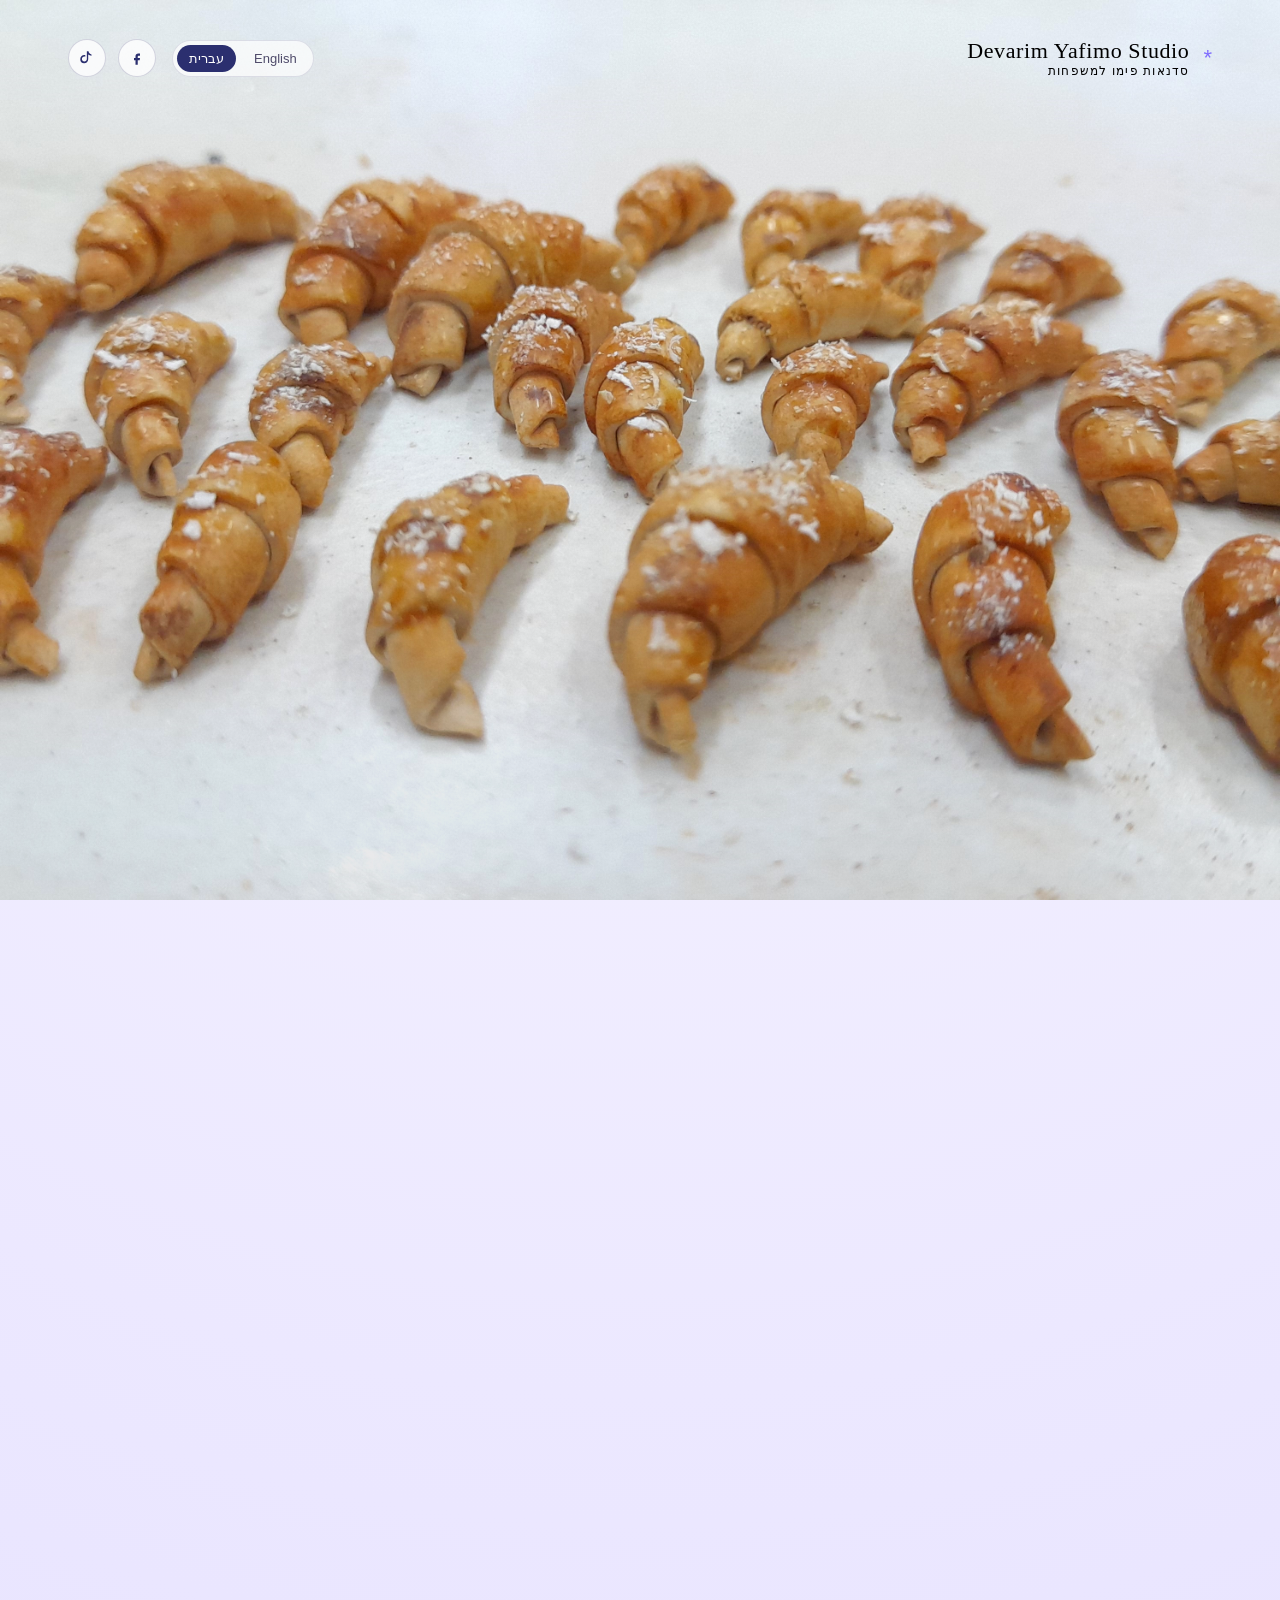
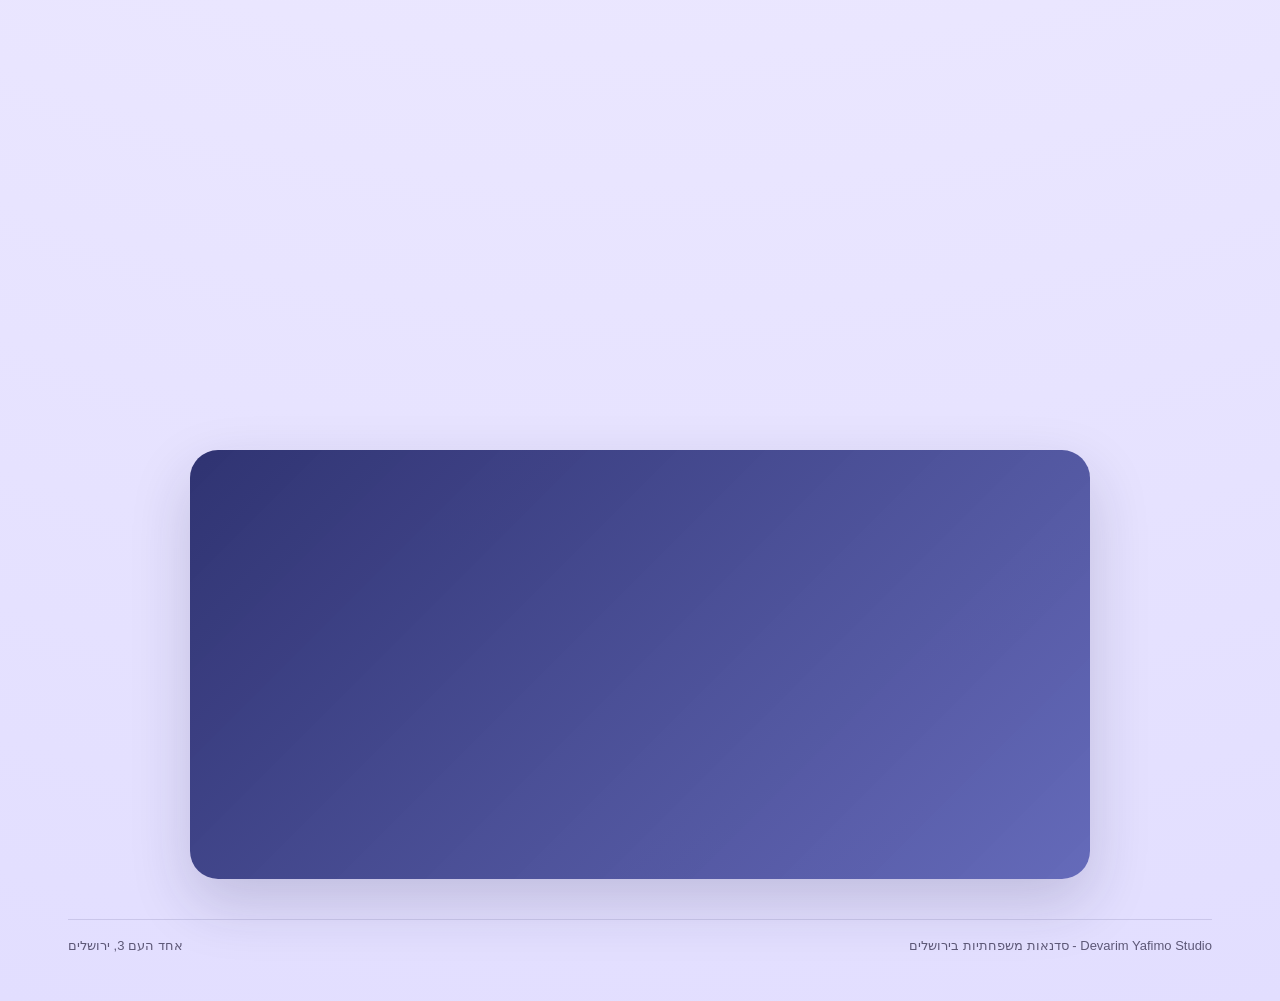
==== commit 4dcb7c7a: "hhhh" ====
--- a/index.html
+++ b/index.html
@@ -98,7 +98,7 @@
               <span class="lang lang-he">
                 סדנאות פימו משפחתיות שמכניסות צבע, רוגע ותחושת ביחד.
                 בתקופה שבה הרבה משפחות מבלות יותר שעות יחד בבית, זו פעילות שקטה, יצירתית ומחברת
-                שמתאימה לזמן איכות משפחתי, לאירוח ביתי ולימים שבהם פשוט צריך משהו טוב לעשות יחד.
+                שמתאימה לזמן איכות משפחתי, לאירוח ביתי ולימים שבהם צריך משהו טוב לעשות יחד.
               </span>
               <span class="lang lang-en">
                 Family polymer clay workshops that bring color, calm, and connection.
--- a/site/styles.css
+++ b/site/styles.css
@@ -11,7 +11,7 @@
   --radius-lg: 28px;
   --radius-md: 18px;
   --radius-sm: 12px;
-  --hero-image: url("assets/hero.jpg");
+  --hero-image: url("assets/back1.jpg");
 }
 
 * {
